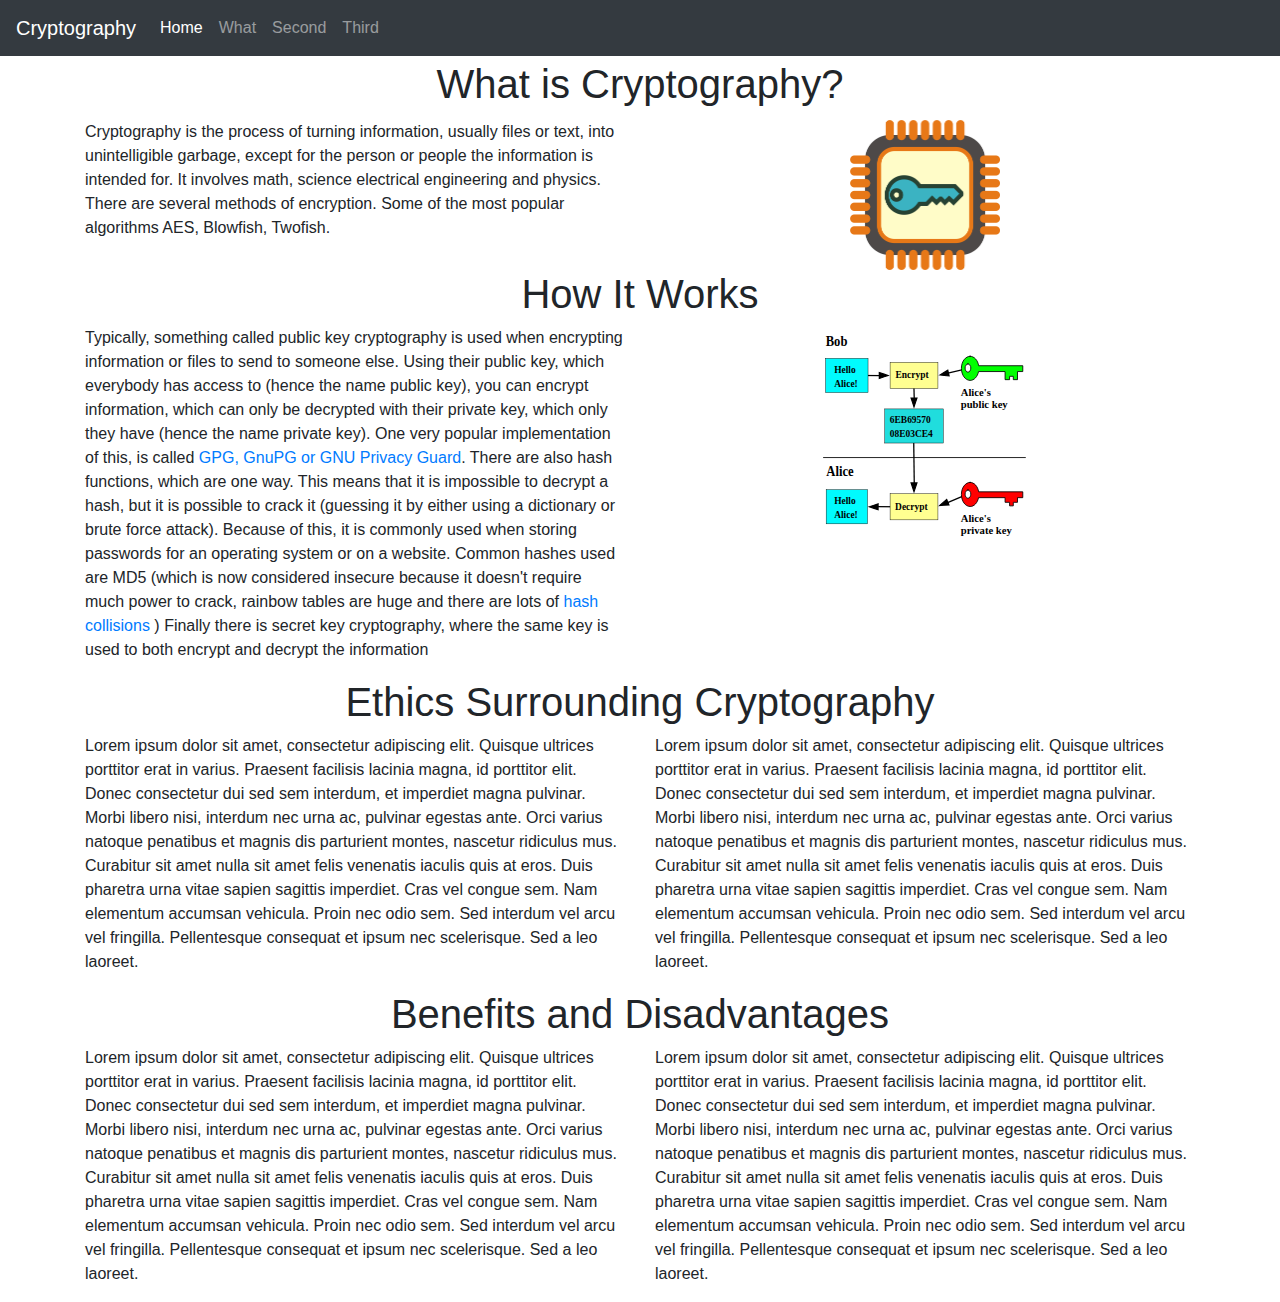
==== index.html @ 23675d08 "More work" ====
<!-- Latest compiled and minified CSS -->
<link rel="stylesheet" href="https://maxcdn.bootstrapcdn.com/bootstrap/4.1.3/css/bootstrap.min.css">

<!-- jQuery library -->
<script src="https://ajax.googleapis.com/ajax/libs/jquery/3.3.1/jquery.min.js"></script>

<!-- Popper JS -->
<script src="https://cdnjs.cloudflare.com/ajax/libs/popper.js/1.14.3/umd/popper.min.js"></script>

<!-- Latest compiled JavaScript -->
<script src="https://maxcdn.bootstrapcdn.com/bootstrap/4.1.3/js/bootstrap.min.js"></script>

<script type="text/javascript" src="js/scroll.js"></script>

<!DOCTYPE html>
<html lang="en">
  <head>
      <link rel=”stylesheet” id=”font-awesome-css” href=”//netdna.bootstrapcdn.com/font-awesome/4.0.3/css/font-awesome.css” type=”text/css” media=”screen”>
      <link rel="stylesheet" type="text/css" href="css/main.css">
  <title> Cryptography </title>
    <meta charset="utf-8"> 
	<meta name="viewport" content="width=device-width, initial-scale=1">
      <script src="https://www.w3counter.com/tracker.js?id=122271"></script>
  </head>
<body>

<nav class="navbar navbar-expand-lg navbar-dark bg-dark" id="main-navbar">
  <a class="navbar-brand" href="#">Cryptography</a>
  <button class="navbar-toggler" type="button" data-toggle="collapse" data-target="#navbarSupportedContent" aria-controls="navbarSupportedContent" aria-expanded="false" aria-label="Toggle navigation">
    <span class="navbar-toggler-icon"></span>
  </button>

  <div class="collapse navbar-collapse" id="navbarSupportedContent">
    <ul class="navbar-nav mr-auto">
      <li class="nav-item active">
        <a class="nav-link" href="#home_title">Home<span class="sr-only">(current)</span></a>
      </li>
      <li class="nav-item">
        <a class="nav-link" href="#second_title">What</a>
      </li>
      <li class="nav-item">
        <a class="nav-link" href="#third_title">Second</a>
      </li>
	  <li class="nav-item">
        <a class="nav-link" href="#fourth_title">Third</a>
      </li>
    </ul>
  </div>
</nav>

<div class="container">
  <h1 class="text-center" id="home_title">What is Cryptography?</h1>
  <div class="row">
    <div class="col-sm-6">
      <p>Cryptography is the process of turning information, usually files or text, into unintelligible garbage, except for the person or people the information is intended for. It involves math, science electrical engineering and physics. There are several methods of encryption. Some of the most popular algorithms AES, Blowfish, Twofish.</p>
    </div>
    <div class="col-sm-6">
        <img src=img\pgb-chip-crypto-3.png id="crypto-chip" class="img-fluid rounded center" alt="Responsive image"></div>
    </div>
  </div>
</div>

<div class="container">
  <h1 class="text-center" id="second_title">How It Works</h1>
  <div class="row">
    <div class="col-sm-6">
      <p>Typically, something called public key cryptography is used when encrypting information or files to send to someone else. Using their public key, which everybody has access to (hence the name public key), you can encrypt information, which can only be decrypted with their private key, which only they have (hence the name private key). One very popular implementation of this, is called <a href="https://www.gnupg.org/">GPG, GnuPG or GNU Privacy Guard</a>. There are also hash functions, which are one way. This means that it is impossible to decrypt a hash, but it is possible to crack it (guessing it by either using a dictionary or brute force attack). Because of this, it is commonly used when storing passwords for an operating system or on a website. Common hashes used are MD5 (which is now considered insecure because it doesn't require much power to crack, rainbow tables are huge and there are lots of <a href = "https://learncryptography.com/hash-functions/hash-collision-attack"> hash collisions </a>) Finally there is secret key cryptography, where the same key is used to both encrypt and decrypt the information</p>
    </div>
    <div class="col-sm-6">
      <img src="img\Public_key_encryption.svg" class="img-fluid rounded center" alt="Responsive image" id="pub-key-enc">
    </div>
  </div>
</div>

<div class="container">
  <h1 class="text-center" id="third_title">Ethics Surrounding Cryptography</h1>
  <div class="row">
    <div class="col-sm-6">
      <p>Lorem ipsum dolor sit amet, consectetur adipiscing elit. Quisque ultrices porttitor erat in varius. Praesent facilisis lacinia magna, id porttitor elit. Donec consectetur dui sed sem interdum, et imperdiet magna pulvinar. Morbi libero nisi, interdum nec urna ac, pulvinar egestas ante. Orci varius natoque penatibus et magnis dis parturient montes, nascetur ridiculus mus. Curabitur sit amet nulla sit amet felis venenatis iaculis quis at eros. Duis pharetra urna vitae sapien sagittis imperdiet. Cras vel congue sem. Nam elementum accumsan vehicula. Proin nec odio sem. Sed interdum vel arcu vel fringilla. Pellentesque consequat et ipsum nec scelerisque. Sed a leo laoreet.</p>
    </div>
    <div class="col-sm-6">
      <p>Lorem ipsum dolor sit amet, consectetur adipiscing elit. Quisque ultrices porttitor erat in varius. Praesent facilisis lacinia magna, id porttitor elit. Donec consectetur dui sed sem interdum, et imperdiet magna pulvinar. Morbi libero nisi, interdum nec urna ac, pulvinar egestas ante. Orci varius natoque penatibus et magnis dis parturient montes, nascetur ridiculus mus. Curabitur sit amet nulla sit amet felis venenatis iaculis quis at eros. Duis pharetra urna vitae sapien sagittis imperdiet. Cras vel congue sem. Nam elementum accumsan vehicula. Proin nec odio sem. Sed interdum vel arcu vel fringilla. Pellentesque consequat et ipsum nec scelerisque. Sed a leo laoreet.</p>
    </div>
  </div>
</div>

<div class="container">
  <h1 class="text-center" id="fourth_title">Benefits and Disadvantages</h1>
  <div class="row">
    <div class="col-sm-6">
      <p>Lorem ipsum dolor sit amet, consectetur adipiscing elit. Quisque ultrices porttitor erat in varius. Praesent facilisis lacinia magna, id porttitor elit. Donec consectetur dui sed sem interdum, et imperdiet magna pulvinar. Morbi libero nisi, interdum nec urna ac, pulvinar egestas ante. Orci varius natoque penatibus et magnis dis parturient montes, nascetur ridiculus mus. Curabitur sit amet nulla sit amet felis venenatis iaculis quis at eros. Duis pharetra urna vitae sapien sagittis imperdiet. Cras vel congue sem. Nam elementum accumsan vehicula. Proin nec odio sem. Sed interdum vel arcu vel fringilla. Pellentesque consequat et ipsum nec scelerisque. Sed a leo laoreet.</p>
    </div>
    <div class="col-sm-6">
      <p>Lorem ipsum dolor sit amet, consectetur adipiscing elit. Quisque ultrices porttitor erat in varius. Praesent facilisis lacinia magna, id porttitor elit. Donec consectetur dui sed sem interdum, et imperdiet magna pulvinar. Morbi libero nisi, interdum nec urna ac, pulvinar egestas ante. Orci varius natoque penatibus et magnis dis parturient montes, nascetur ridiculus mus. Curabitur sit amet nulla sit amet felis venenatis iaculis quis at eros. Duis pharetra urna vitae sapien sagittis imperdiet. Cras vel congue sem. Nam elementum accumsan vehicula. Proin nec odio sem. Sed interdum vel arcu vel fringilla. Pellentesque consequat et ipsum nec scelerisque. Sed a leo laoreet.</p>
    </div>
  </div>
</div>

<button onclick="topFunction()" id="scrollButton" title="Go to top">Top</button>

</body>
</html>
---- css/main.css ----
html {
    scroll-behavior: smooth;
}

#home_title {
    padding-top: 4;
    padding-right: 4;
    padding-left: 4;
    padding-bottom: 4;
}

#scrollButton {
    display: none; /* Hidden by default */
    position: fixed; /* Fixed/sticky position */
    bottom: 20px; /* Place the button at the bottom of the page */
    right: 30px; /* Place the button 30px from the right */
    z-index: 99; /* Make sure it does not overlap */
    border: none; /* Remove borders */
    outline: none; /* Remove outline */
    background-color: #aaaaaa; /* Set a background color */
    color: #000000; /* Text color */
    cursor: pointer; /* Add a mouse pointer on hover */
    padding: 15px; /* Some padding */
    border-radius: 10px; /* Rounded corners */
    font-size: 18px; /* Increase font size */
}


#scrollButton:hover {
    background-color: #555; /* Add a dark-grey background on hover */
}

#crypto-chip {
    height: auto;
    width: auto;
    max-width: 150px;
    max-height: 150px;
    display: block;
    margin-left: auto;
    margin-right: auto;
}

#pub-key-enc {
    height: auto;
    width: auto;
    max-width: 225px;
    max-height: 225px;
    display: block;
    margin-left: auto;
    margin-right: auto;
}
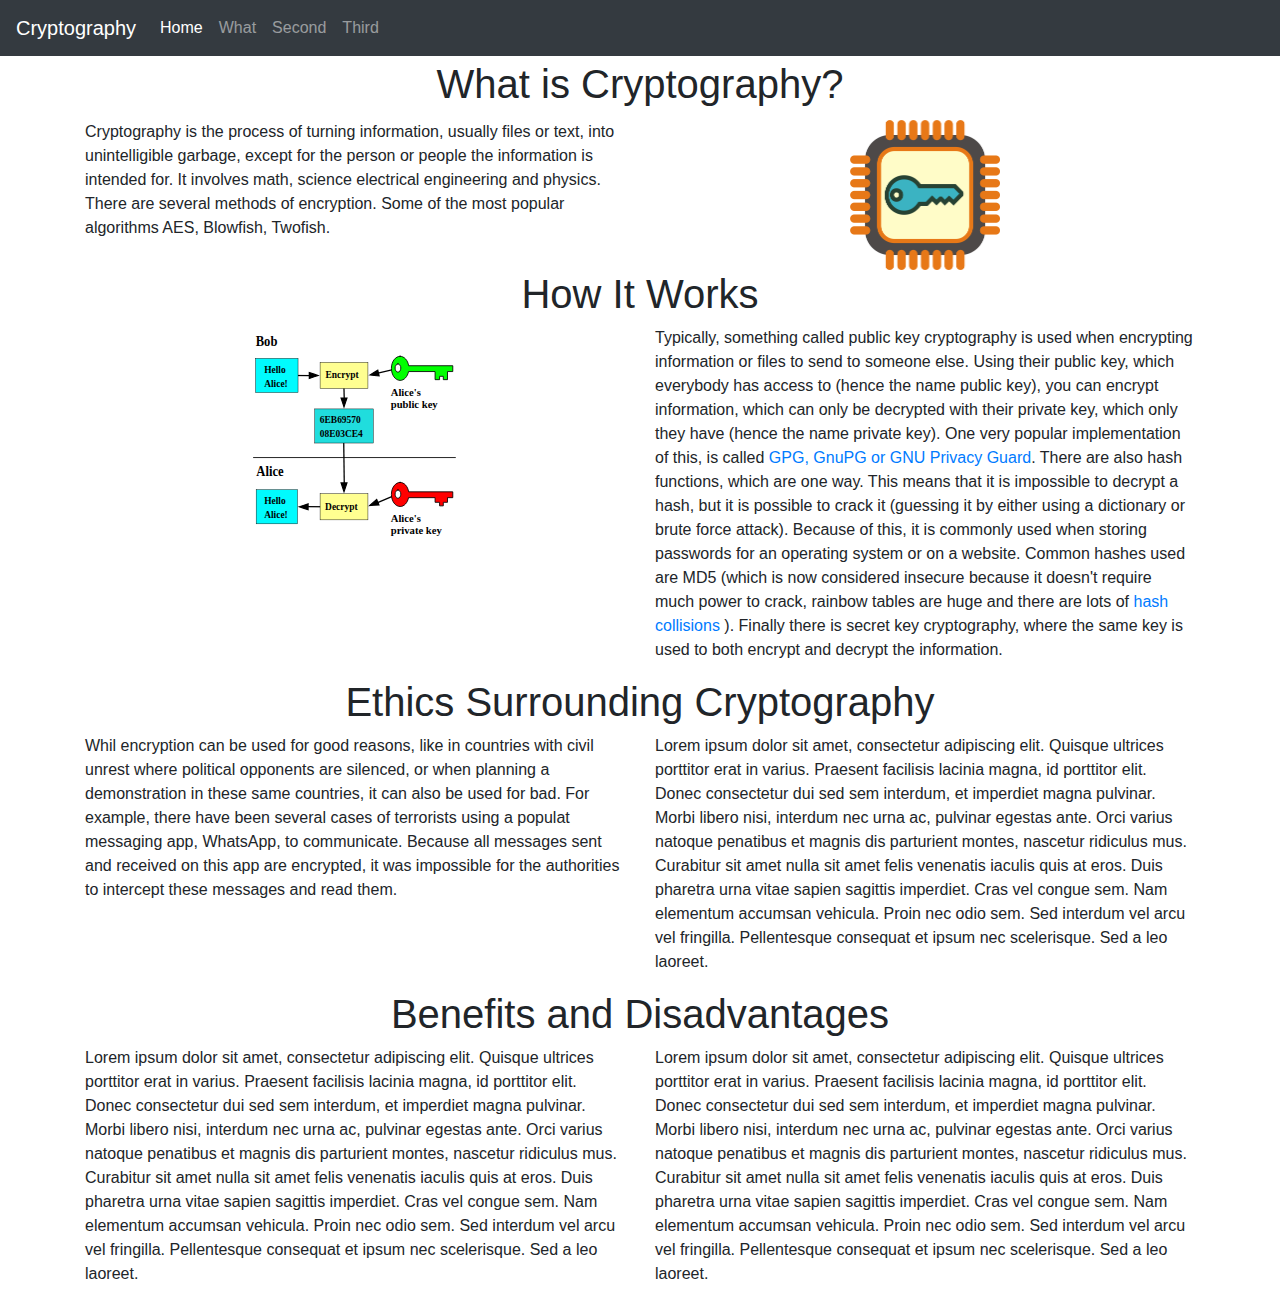
==== commit 69586473: "replaced more placeholder text" ====
--- a/index.html
+++ b/index.html
@@ -58,16 +58,15 @@
         <img src=img\pgb-chip-crypto-3.png id="crypto-chip" class="img-fluid rounded center" alt="Responsive image"></div>
     </div>
   </div>
-</div>
 
 <div class="container">
   <h1 class="text-center" id="second_title">How It Works</h1>
   <div class="row">
     <div class="col-sm-6">
-      <p>Typically, something called public key cryptography is used when encrypting information or files to send to someone else. Using their public key, which everybody has access to (hence the name public key), you can encrypt information, which can only be decrypted with their private key, which only they have (hence the name private key). One very popular implementation of this, is called <a href="https://www.gnupg.org/">GPG, GnuPG or GNU Privacy Guard</a>. There are also hash functions, which are one way. This means that it is impossible to decrypt a hash, but it is possible to crack it (guessing it by either using a dictionary or brute force attack). Because of this, it is commonly used when storing passwords for an operating system or on a website. Common hashes used are MD5 (which is now considered insecure because it doesn't require much power to crack, rainbow tables are huge and there are lots of <a href = "https://learncryptography.com/hash-functions/hash-collision-attack"> hash collisions </a>) Finally there is secret key cryptography, where the same key is used to both encrypt and decrypt the information</p>
+      <img src="img\Public_key_encryption.svg" class="img-fluid rounded center" alt="Responsive image" id="pub-key-enc">
     </div>
     <div class="col-sm-6">
-      <img src="img\Public_key_encryption.svg" class="img-fluid rounded center" alt="Responsive image" id="pub-key-enc">
+      <p>Typically, something called public key cryptography is used when encrypting information or files to send to someone else. Using their public key, which everybody has access to (hence the name public key), you can encrypt information, which can only be decrypted with their private key, which only they have (hence the name private key). One very popular implementation of this, is called <a href="https://www.gnupg.org/">GPG, GnuPG or GNU Privacy Guard</a>. There are also hash functions, which are one way. This means that it is impossible to decrypt a hash, but it is possible to crack it (guessing it by either using a dictionary or brute force attack). Because of this, it is commonly used when storing passwords for an operating system or on a website. Common hashes used are MD5 (which is now considered insecure because it doesn't require much power to crack, rainbow tables are huge and there are lots of <a href = "https://learncryptography.com/hash-functions/hash-collision-attack"> hash collisions </a>). Finally there is secret key cryptography, where the same key is used to both encrypt and decrypt the information.</p>
     </div>
   </div>
 </div>
@@ -76,7 +75,7 @@
   <h1 class="text-center" id="third_title">Ethics Surrounding Cryptography</h1>
   <div class="row">
     <div class="col-sm-6">
-      <p>Lorem ipsum dolor sit amet, consectetur adipiscing elit. Quisque ultrices porttitor erat in varius. Praesent facilisis lacinia magna, id porttitor elit. Donec consectetur dui sed sem interdum, et imperdiet magna pulvinar. Morbi libero nisi, interdum nec urna ac, pulvinar egestas ante. Orci varius natoque penatibus et magnis dis parturient montes, nascetur ridiculus mus. Curabitur sit amet nulla sit amet felis venenatis iaculis quis at eros. Duis pharetra urna vitae sapien sagittis imperdiet. Cras vel congue sem. Nam elementum accumsan vehicula. Proin nec odio sem. Sed interdum vel arcu vel fringilla. Pellentesque consequat et ipsum nec scelerisque. Sed a leo laoreet.</p>
+      <p>Whil encryption can be used for good reasons, like in countries with civil unrest where political opponents are silenced, or when planning a demonstration in these same countries, it can also be used for bad. For example, there have been several cases of terrorists using a populat messaging app, WhatsApp, to communicate. Because all messages sent and received on this app are encrypted, it was impossible for the authorities to intercept these messages and read them. </p>
     </div>
     <div class="col-sm-6">
       <p>Lorem ipsum dolor sit amet, consectetur adipiscing elit. Quisque ultrices porttitor erat in varius. Praesent facilisis lacinia magna, id porttitor elit. Donec consectetur dui sed sem interdum, et imperdiet magna pulvinar. Morbi libero nisi, interdum nec urna ac, pulvinar egestas ante. Orci varius natoque penatibus et magnis dis parturient montes, nascetur ridiculus mus. Curabitur sit amet nulla sit amet felis venenatis iaculis quis at eros. Duis pharetra urna vitae sapien sagittis imperdiet. Cras vel congue sem. Nam elementum accumsan vehicula. Proin nec odio sem. Sed interdum vel arcu vel fringilla. Pellentesque consequat et ipsum nec scelerisque. Sed a leo laoreet.</p>
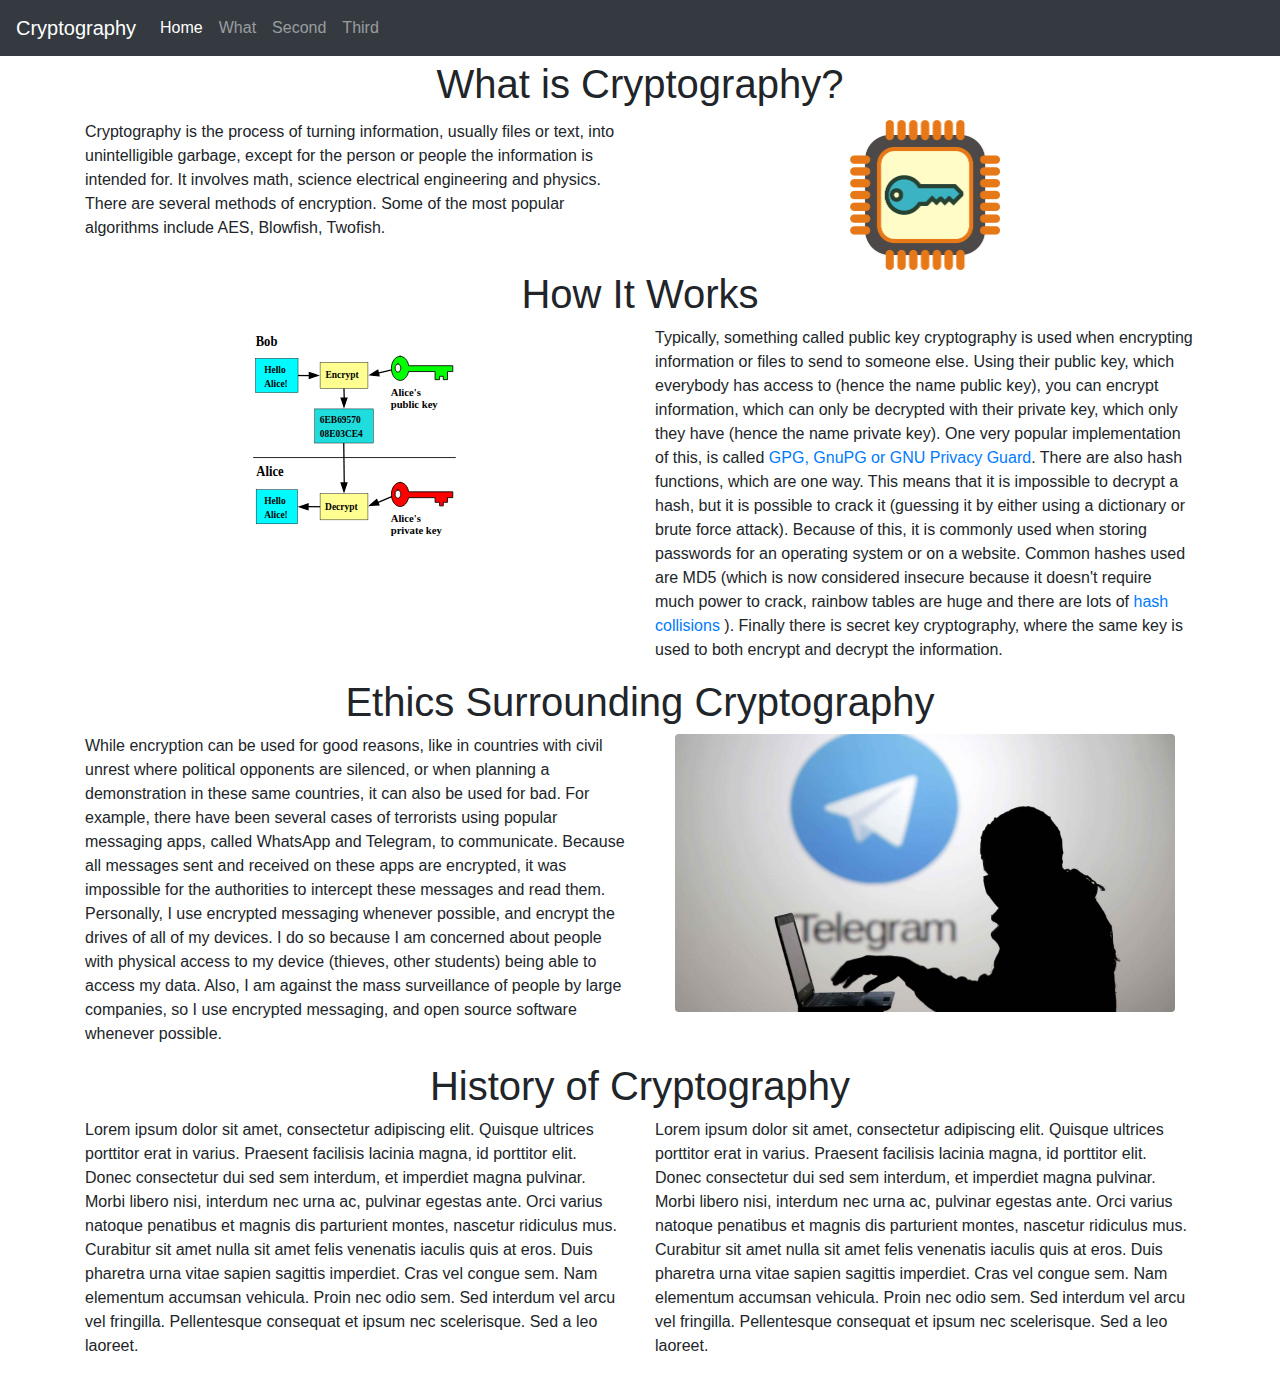
==== commit 05b0a5ff: "More images and stuff" ====
--- a/index.html
+++ b/index.html
@@ -52,7 +52,7 @@
   <h1 class="text-center" id="home_title">What is Cryptography?</h1>
   <div class="row">
     <div class="col-sm-6">
-      <p>Cryptography is the process of turning information, usually files or text, into unintelligible garbage, except for the person or people the information is intended for. It involves math, science electrical engineering and physics. There are several methods of encryption. Some of the most popular algorithms AES, Blowfish, Twofish.</p>
+      <p>Cryptography is the process of turning information, usually files or text, into unintelligible garbage, except for the person or people the information is intended for. It involves math, science electrical engineering and physics. There are several methods of encryption. Some of the most popular algorithms include AES, Blowfish, Twofish.</p>
     </div>
     <div class="col-sm-6">
         <img src=img\pgb-chip-crypto-3.png id="crypto-chip" class="img-fluid rounded center" alt="Responsive image"></div>
@@ -75,16 +75,16 @@
   <h1 class="text-center" id="third_title">Ethics Surrounding Cryptography</h1>
   <div class="row">
     <div class="col-sm-6">
-      <p>Whil encryption can be used for good reasons, like in countries with civil unrest where political opponents are silenced, or when planning a demonstration in these same countries, it can also be used for bad. For example, there have been several cases of terrorists using a populat messaging app, WhatsApp, to communicate. Because all messages sent and received on this app are encrypted, it was impossible for the authorities to intercept these messages and read them. </p>
+      <p>While encryption can be used for good reasons, like in countries with civil unrest where political opponents are silenced, or when planning a demonstration in these same countries, it can also be used for bad. For example, there have been several cases of terrorists using popular messaging apps, called WhatsApp and Telegram, to communicate. Because all messages sent and received on these apps are encrypted, it was impossible for the authorities to intercept these messages and read them. Personally, I use encrypted messaging whenever possible, and encrypt the drives of all of my devices. I do so because I am concerned about people with physical access to my device (thieves, other students) being able to access my data. Also, I am against the mass surveillance of people by large companies, so I use encrypted messaging, and open source software whenever possible.</p>
     </div>
     <div class="col-sm-6">
-      <p>Lorem ipsum dolor sit amet, consectetur adipiscing elit. Quisque ultrices porttitor erat in varius. Praesent facilisis lacinia magna, id porttitor elit. Donec consectetur dui sed sem interdum, et imperdiet magna pulvinar. Morbi libero nisi, interdum nec urna ac, pulvinar egestas ante. Orci varius natoque penatibus et magnis dis parturient montes, nascetur ridiculus mus. Curabitur sit amet nulla sit amet felis venenatis iaculis quis at eros. Duis pharetra urna vitae sapien sagittis imperdiet. Cras vel congue sem. Nam elementum accumsan vehicula. Proin nec odio sem. Sed interdum vel arcu vel fringilla. Pellentesque consequat et ipsum nec scelerisque. Sed a leo laoreet.</p>
+        <img src="img\telegram.jpg" class="img-fluid rounded center" alt="Responsive image" id="telegram">
     </div>
   </div>
 </div>
 
 <div class="container">
-  <h1 class="text-center" id="fourth_title">Benefits and Disadvantages</h1>
+  <h1 class="text-center" id="fourth_title">History of Cryptography</h1>
   <div class="row">
     <div class="col-sm-6">
       <p>Lorem ipsum dolor sit amet, consectetur adipiscing elit. Quisque ultrices porttitor erat in varius. Praesent facilisis lacinia magna, id porttitor elit. Donec consectetur dui sed sem interdum, et imperdiet magna pulvinar. Morbi libero nisi, interdum nec urna ac, pulvinar egestas ante. Orci varius natoque penatibus et magnis dis parturient montes, nascetur ridiculus mus. Curabitur sit amet nulla sit amet felis venenatis iaculis quis at eros. Duis pharetra urna vitae sapien sagittis imperdiet. Cras vel congue sem. Nam elementum accumsan vehicula. Proin nec odio sem. Sed interdum vel arcu vel fringilla. Pellentesque consequat et ipsum nec scelerisque. Sed a leo laoreet.</p>
--- a/css/main.css
+++ b/css/main.css
@@ -48,4 +48,14 @@
     display: block;
     margin-left: auto;
     margin-right: auto;
+}
+
+#telegram {
+    height: auto;
+    width: auto;
+    max-width: 500px;
+    max-height: 500px;
+    display: block;
+    margin-left: auto;
+    margin-right: auto;
 }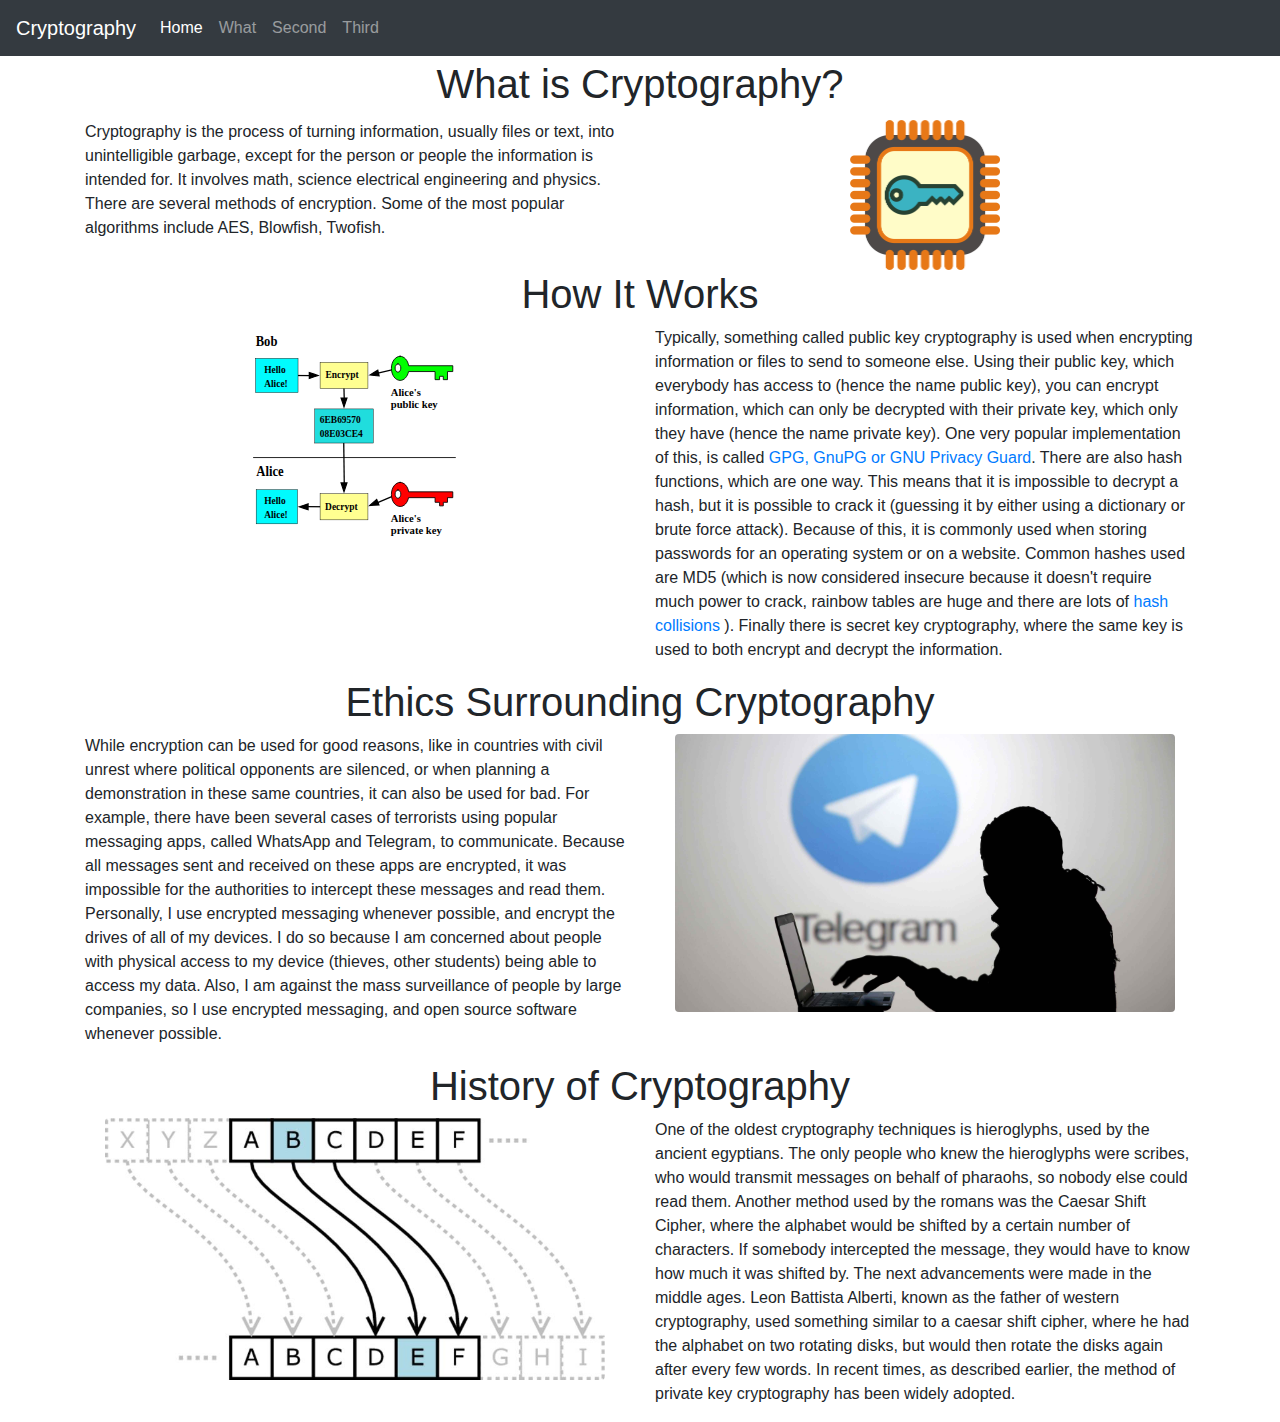
==== commit 005cbeed: "Who even is going to read this" ====
--- a/index.html
+++ b/index.html
@@ -87,10 +87,11 @@
   <h1 class="text-center" id="fourth_title">History of Cryptography</h1>
   <div class="row">
     <div class="col-sm-6">
-      <p>Lorem ipsum dolor sit amet, consectetur adipiscing elit. Quisque ultrices porttitor erat in varius. Praesent facilisis lacinia magna, id porttitor elit. Donec consectetur dui sed sem interdum, et imperdiet magna pulvinar. Morbi libero nisi, interdum nec urna ac, pulvinar egestas ante. Orci varius natoque penatibus et magnis dis parturient montes, nascetur ridiculus mus. Curabitur sit amet nulla sit amet felis venenatis iaculis quis at eros. Duis pharetra urna vitae sapien sagittis imperdiet. Cras vel congue sem. Nam elementum accumsan vehicula. Proin nec odio sem. Sed interdum vel arcu vel fringilla. Pellentesque consequat et ipsum nec scelerisque. Sed a leo laoreet.</p>
+      <img src="img\caesar-shift.jpg" class="img-fluid rounded center" alt="Responsive image" id="caesar">
+
     </div>
     <div class="col-sm-6">
-      <p>Lorem ipsum dolor sit amet, consectetur adipiscing elit. Quisque ultrices porttitor erat in varius. Praesent facilisis lacinia magna, id porttitor elit. Donec consectetur dui sed sem interdum, et imperdiet magna pulvinar. Morbi libero nisi, interdum nec urna ac, pulvinar egestas ante. Orci varius natoque penatibus et magnis dis parturient montes, nascetur ridiculus mus. Curabitur sit amet nulla sit amet felis venenatis iaculis quis at eros. Duis pharetra urna vitae sapien sagittis imperdiet. Cras vel congue sem. Nam elementum accumsan vehicula. Proin nec odio sem. Sed interdum vel arcu vel fringilla. Pellentesque consequat et ipsum nec scelerisque. Sed a leo laoreet.</p>
+      <p>One of the oldest cryptography techniques is hieroglyphs, used by the ancient egyptians. The only people who knew the hieroglyphs were scribes, who would transmit messages on behalf of pharaohs, so nobody else could read them. Another method used by the romans was the Caesar Shift Cipher, where the alphabet would be shifted by a certain number of characters. If somebody intercepted the message, they would have to know how much it was shifted by. The next advancements were made in the middle ages. Leon Battista Alberti, known as the father of western cryptography, used something similar to a caesar shift cipher, where he had the alphabet on two rotating disks, but would then rotate the disks again after every few words. In recent times, as described earlier, the method of private key cryptography has been widely adopted. </p>
     </div>
   </div>
 </div>
--- a/css/main.css
+++ b/css/main.css
@@ -58,4 +58,14 @@
     display: block;
     margin-left: auto;
     margin-right: auto;
+}
+
+#caesar {
+    height: auto;
+    width: auto;
+    max-width: 500px;
+    max-height: 500px;
+    display: block;
+    margin-left: auto;
+    margin-right: auto;
 }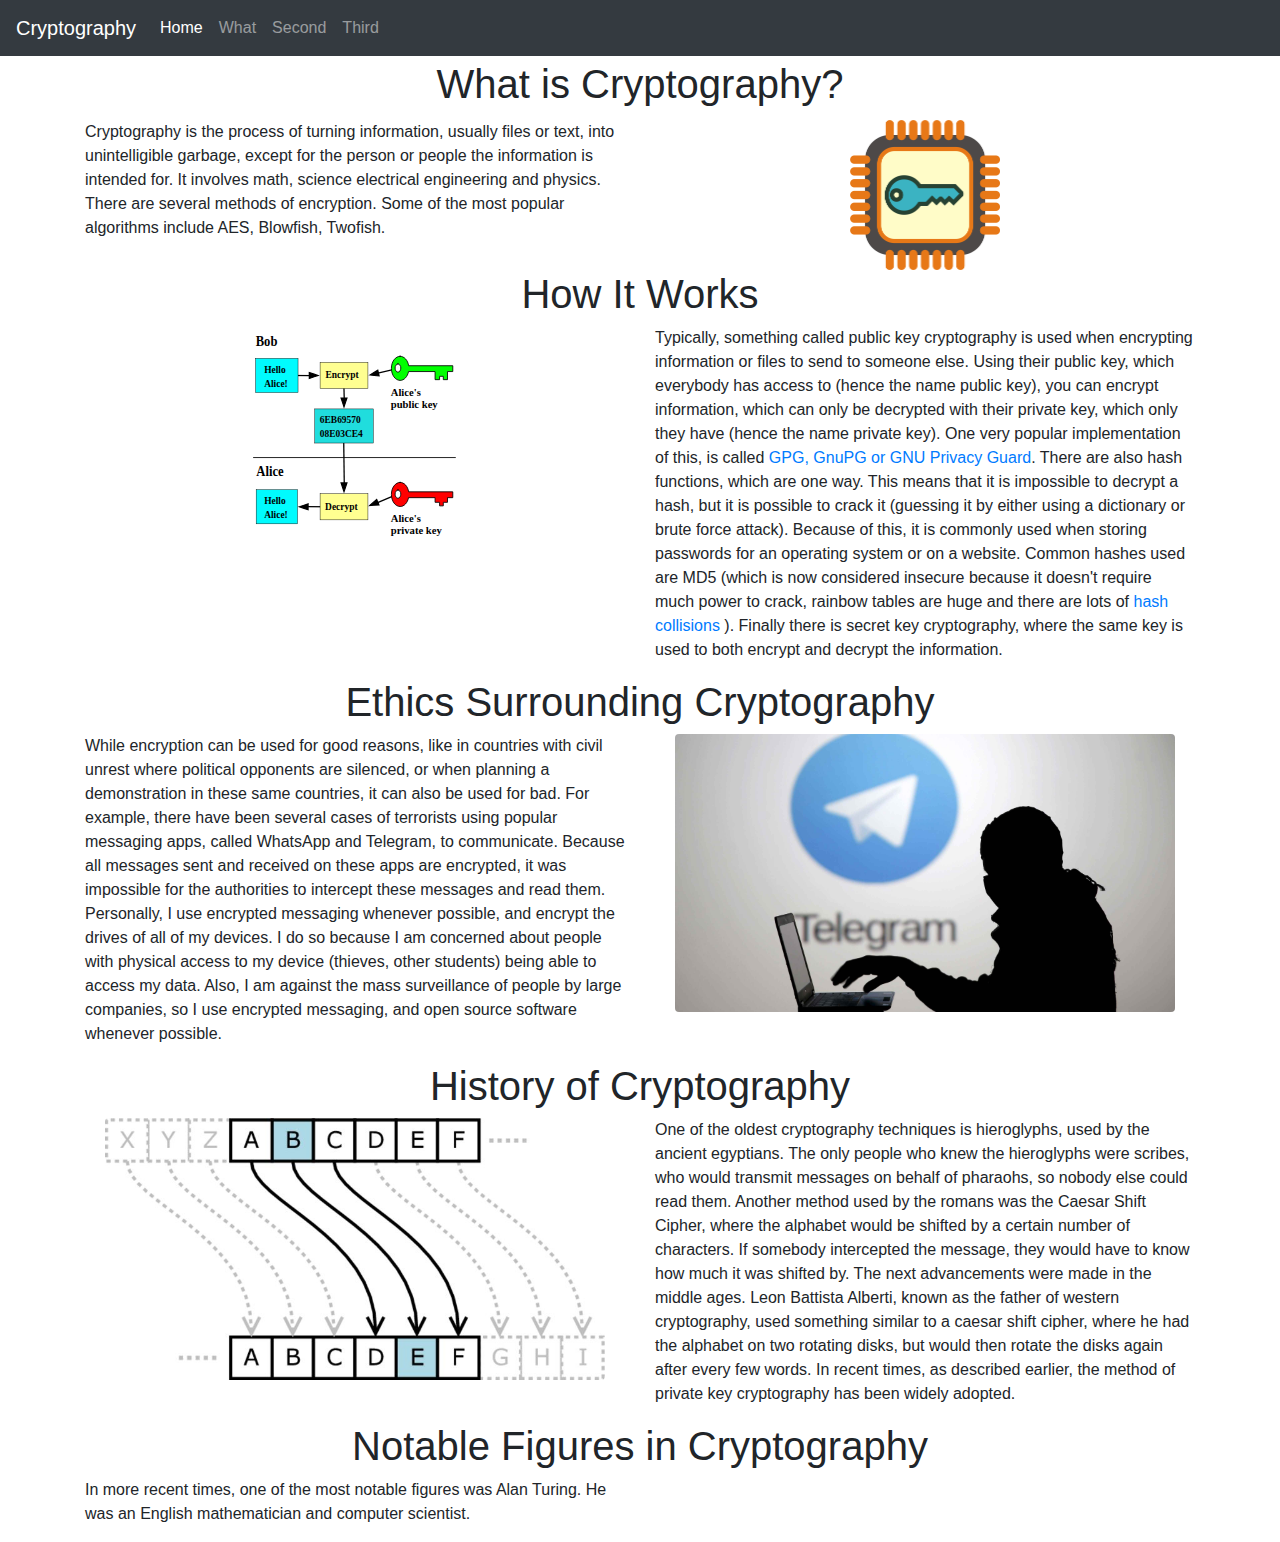
==== commit 5d114e4e: "who even cares" ====
--- a/index.html
+++ b/index.html
@@ -88,7 +88,6 @@
   <div class="row">
     <div class="col-sm-6">
       <img src="img\caesar-shift.jpg" class="img-fluid rounded center" alt="Responsive image" id="caesar">
-
     </div>
     <div class="col-sm-6">
       <p>One of the oldest cryptography techniques is hieroglyphs, used by the ancient egyptians. The only people who knew the hieroglyphs were scribes, who would transmit messages on behalf of pharaohs, so nobody else could read them. Another method used by the romans was the Caesar Shift Cipher, where the alphabet would be shifted by a certain number of characters. If somebody intercepted the message, they would have to know how much it was shifted by. The next advancements were made in the middle ages. Leon Battista Alberti, known as the father of western cryptography, used something similar to a caesar shift cipher, where he had the alphabet on two rotating disks, but would then rotate the disks again after every few words. In recent times, as described earlier, the method of private key cryptography has been widely adopted. </p>
@@ -96,6 +95,19 @@
   </div>
 </div>
 
+<div class="container">
+  <h1 class="text-center" id="fifth_title">Notable Figures in Cryptography</h1>
+  <div class="row">
+    <div class="col-sm-6">
+        <p>In more recent times, one of the most notable figures was Alan Turing. He was an English mathematician and computer scientist.</p>
+    </div>
+    <div class="col-sm-6">
+
+    </div>
+  </div>
+</div>
+
+
 <button onclick="topFunction()" id="scrollButton" title="Go to top">Top</button>
 
 </body>
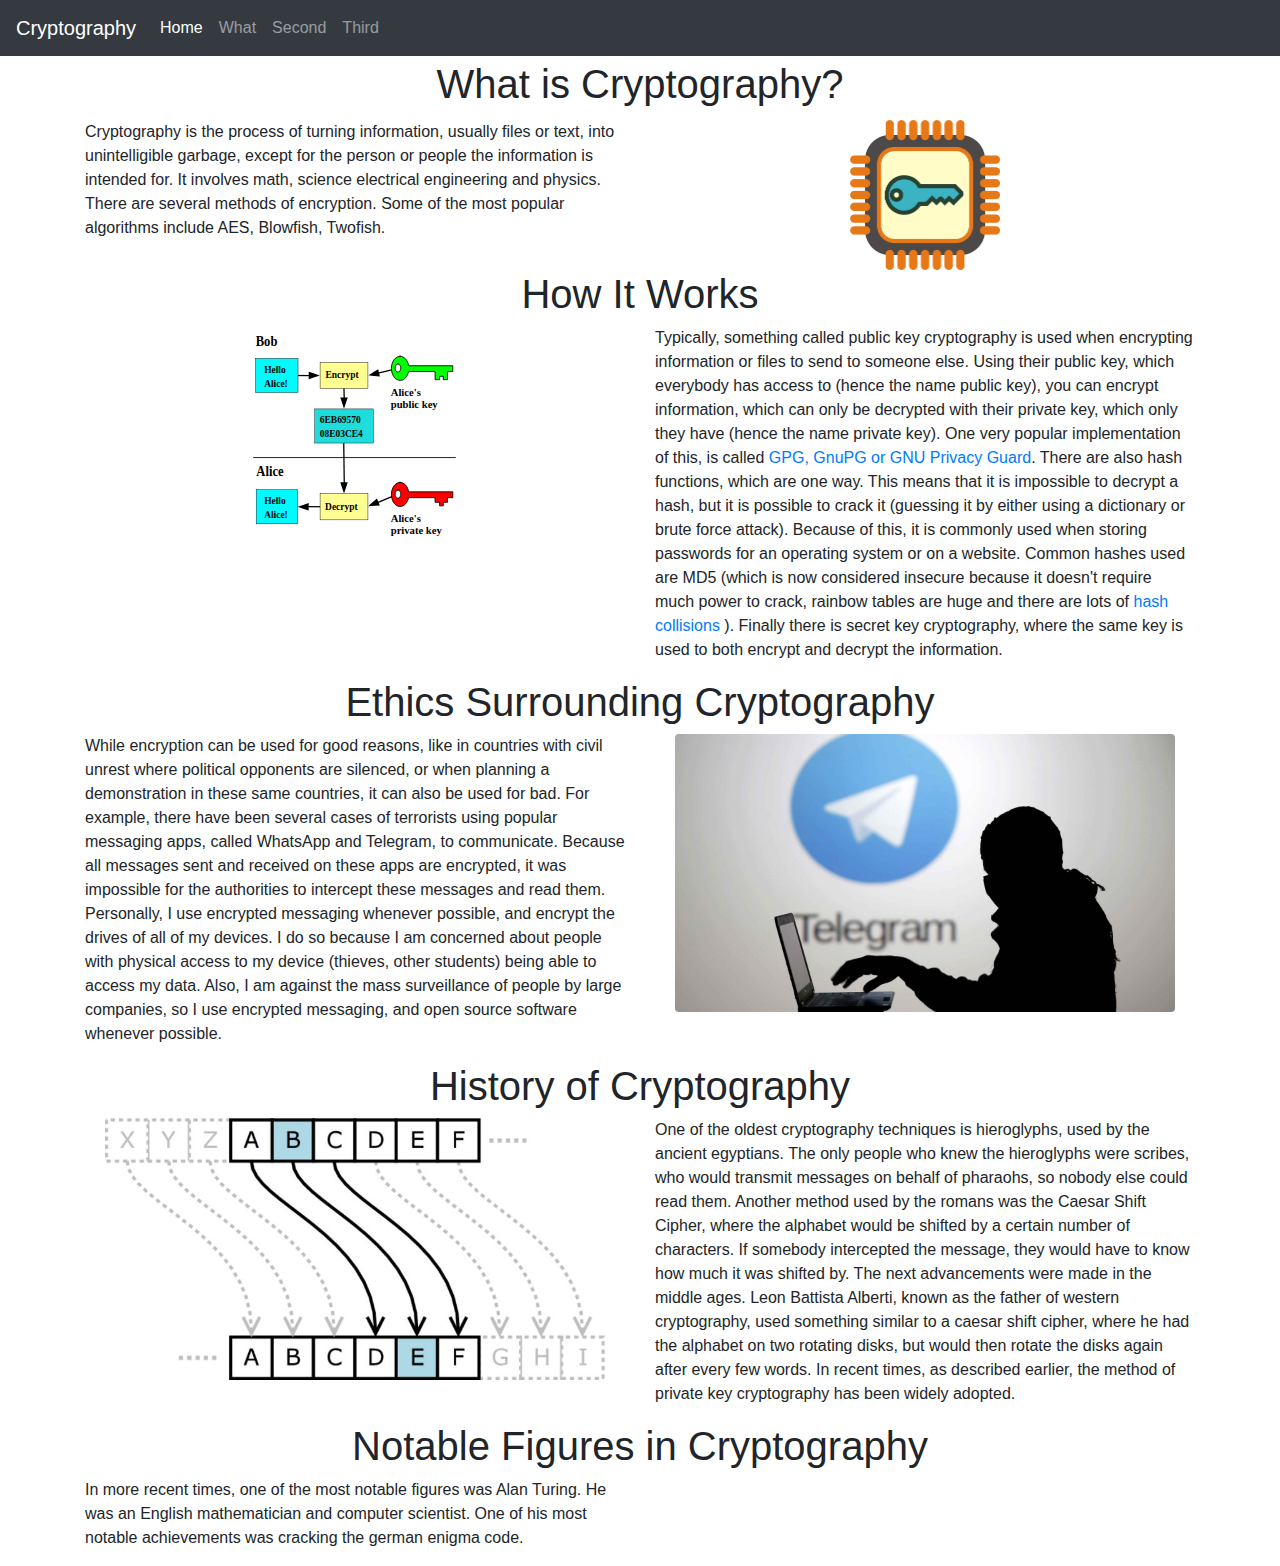
==== commit 9416b6ee: "^" ====
--- a/index.html
+++ b/index.html
@@ -99,7 +99,7 @@
   <h1 class="text-center" id="fifth_title">Notable Figures in Cryptography</h1>
   <div class="row">
     <div class="col-sm-6">
-        <p>In more recent times, one of the most notable figures was Alan Turing. He was an English mathematician and computer scientist.</p>
+        <p>In more recent times, one of the most notable figures was Alan Turing. He was an English mathematician and computer scientist. One of his most notable achievements was cracking the german enigma code.</p>
     </div>
     <div class="col-sm-6">
 
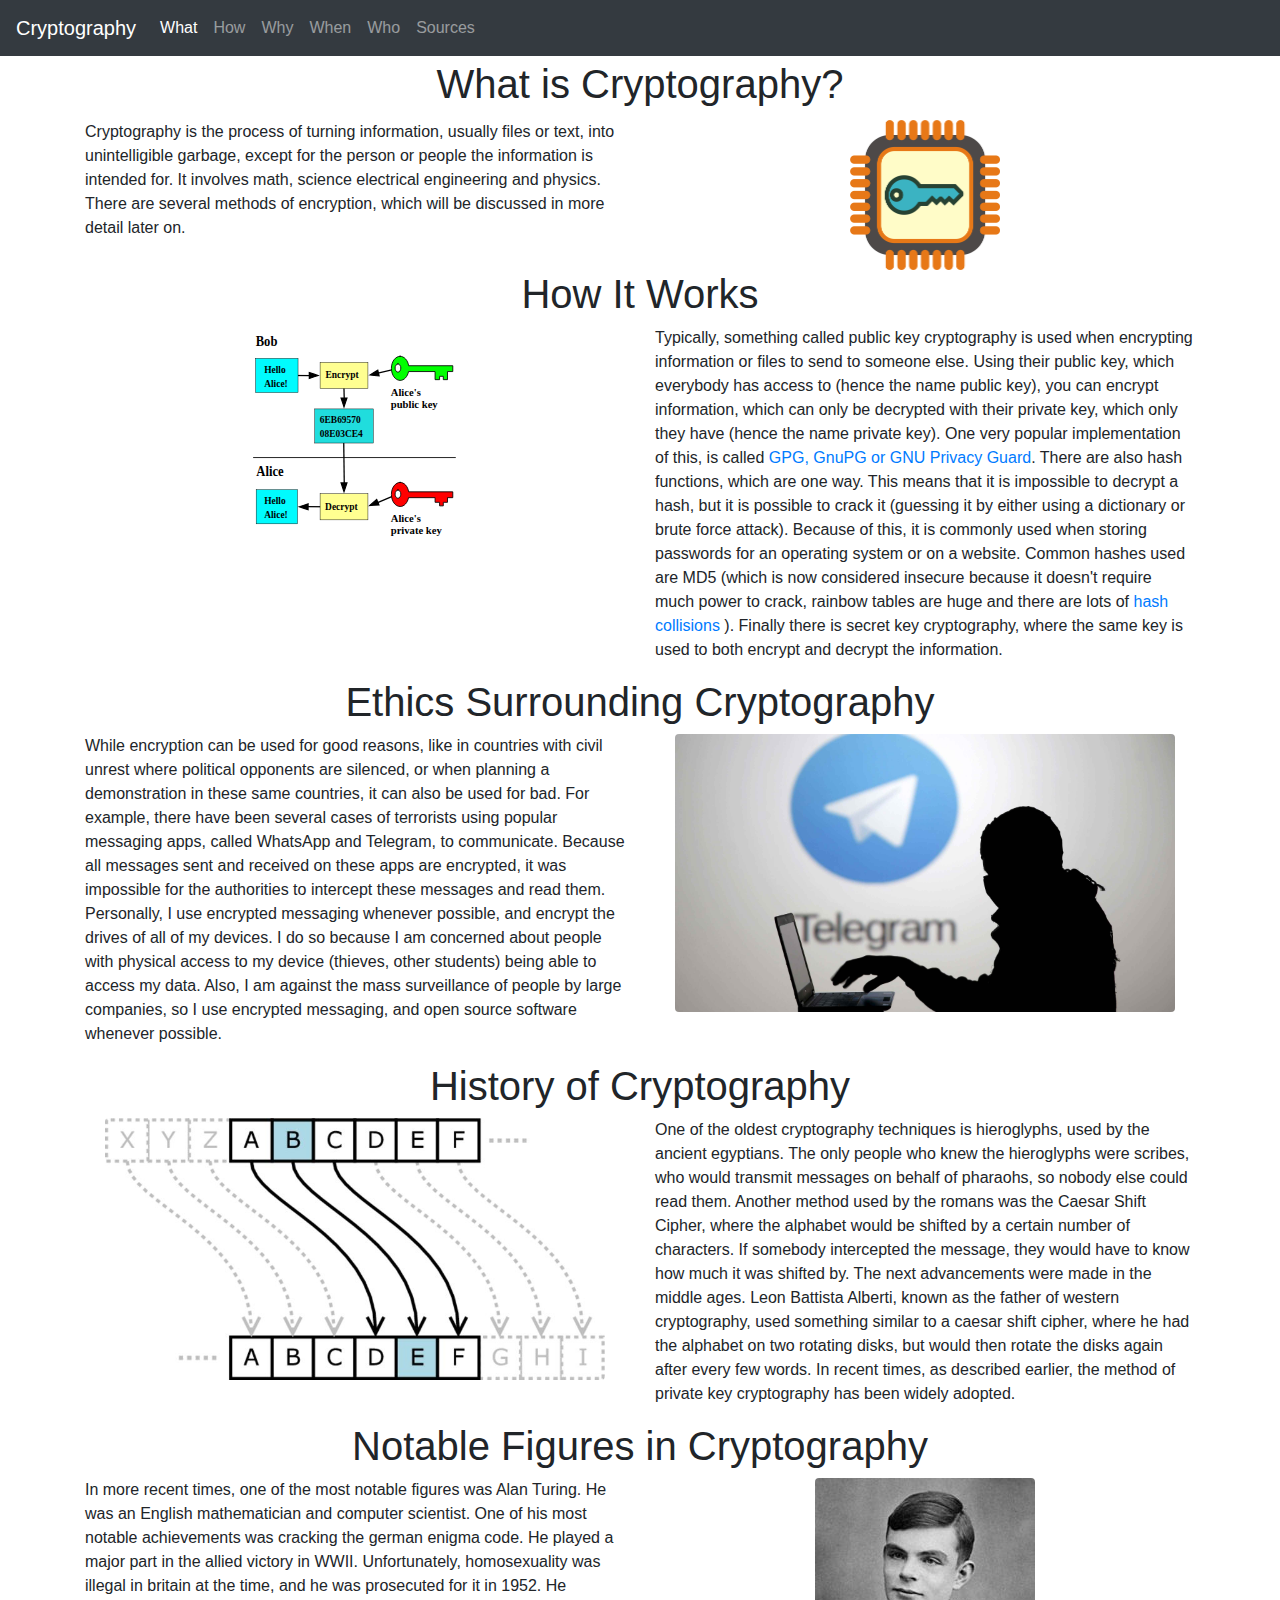
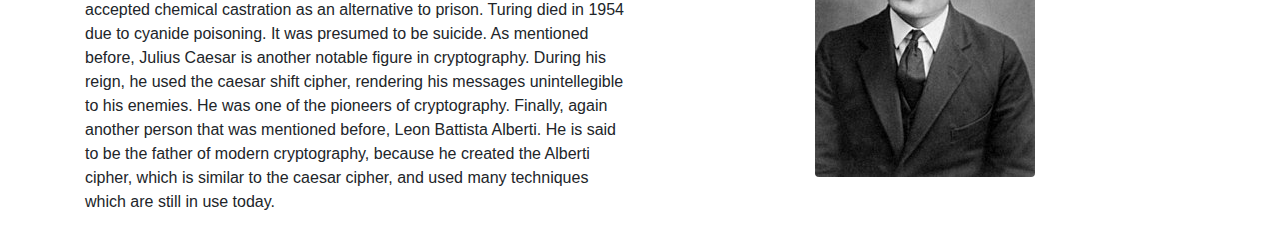
==== commit 07b1235d: "almost done" ====
--- a/index.html
+++ b/index.html
@@ -33,16 +33,22 @@
   <div class="collapse navbar-collapse" id="navbarSupportedContent">
     <ul class="navbar-nav mr-auto">
       <li class="nav-item active">
-        <a class="nav-link" href="#home_title">Home<span class="sr-only">(current)</span></a>
+        <a class="nav-link" href="index.html#home_title">What<span class="sr-only">(current)</span></a>
       </li>
       <li class="nav-item">
-        <a class="nav-link" href="#second_title">What</a>
+        <a class="nav-link" href="index.html#second_title">How</a>
       </li>
       <li class="nav-item">
-        <a class="nav-link" href="#third_title">Second</a>
+        <a class="nav-link" href="index.html#third_title">Why</a>
       </li>
 	  <li class="nav-item">
-        <a class="nav-link" href="#fourth_title">Third</a>
+        <a class="nav-link" href="index.html#fourth_title">When</a>
+      </li>
+      <li class="nav-item">
+        <a class="nav-link" href="index.html#fifth_title">Who</a>
+      </li>
+      <li class="nav-item">
+        <a class="nav-link" href="sources.html">Sources</a>
       </li>
     </ul>
   </div>
@@ -52,7 +58,7 @@
   <h1 class="text-center" id="home_title">What is Cryptography?</h1>
   <div class="row">
     <div class="col-sm-6">
-      <p>Cryptography is the process of turning information, usually files or text, into unintelligible garbage, except for the person or people the information is intended for. It involves math, science electrical engineering and physics. There are several methods of encryption. Some of the most popular algorithms include AES, Blowfish, Twofish.</p>
+      <p>Cryptography is the process of turning information, usually files or text, into unintelligible garbage, except for the person or people the information is intended for. It involves math, science electrical engineering and physics. There are several methods of encryption, which will be discussed in more detail later on.</p>
     </div>
     <div class="col-sm-6">
         <img src=img\pgb-chip-crypto-3.png id="crypto-chip" class="img-fluid rounded center" alt="Responsive image"></div>
@@ -90,7 +96,7 @@
       <img src="img\caesar-shift.jpg" class="img-fluid rounded center" alt="Responsive image" id="caesar">
     </div>
     <div class="col-sm-6">
-      <p>One of the oldest cryptography techniques is hieroglyphs, used by the ancient egyptians. The only people who knew the hieroglyphs were scribes, who would transmit messages on behalf of pharaohs, so nobody else could read them. Another method used by the romans was the Caesar Shift Cipher, where the alphabet would be shifted by a certain number of characters. If somebody intercepted the message, they would have to know how much it was shifted by. The next advancements were made in the middle ages. Leon Battista Alberti, known as the father of western cryptography, used something similar to a caesar shift cipher, where he had the alphabet on two rotating disks, but would then rotate the disks again after every few words. In recent times, as described earlier, the method of private key cryptography has been widely adopted. </p>
+      <p>One of the oldest cryptography techniques is hieroglyphs, used by the ancient egyptians. The only people who knew the hieroglyphs were scribes, who would transmit messages on behalf of pharaohs, so nobody else could read them. Another method used by the romans was the Caesar Shift Cipher, where the alphabet would be shifted by a certain number of characters. If somebody intercepted the message, they would have to know how much it was shifted by. The next advancements were made in the middle ages. Leon Battista Alberti, known as the father of western cryptography, used something similar to a caesar shift cipher, where he had the alphabet on two rotating disks, but would then rotate the disks again after every few words. In recent times, as described earlier, the method of private key cryptography has been widely adopted.</p>
     </div>
   </div>
 </div>
@@ -99,10 +105,10 @@
   <h1 class="text-center" id="fifth_title">Notable Figures in Cryptography</h1>
   <div class="row">
     <div class="col-sm-6">
-        <p>In more recent times, one of the most notable figures was Alan Turing. He was an English mathematician and computer scientist. One of his most notable achievements was cracking the german enigma code.</p>
+        <p>In more recent times, one of the most notable figures was Alan Turing. He was an English mathematician and computer scientist. One of his most notable achievements was cracking the german enigma code. He played a major part in the allied victory in WWII. Unfortunately, homosexuality was illegal in britain at the time, and he was prosecuted for it in 1952. He accepted chemical castration as an alternative to prison. Turing died in 1954 due to cyanide poisoning. It was presumed to be suicide. As mentioned before, Julius Caesar is another notable figure in cryptography. During his reign, he used the caesar shift cipher, rendering his messages unintellegible to his enemies. He was one of the pioneers of cryptography. Finally, again another person that was mentioned before, Leon Battista Alberti. He is said to be the father of modern cryptography, because he created the Alberti cipher, which is similar to the caesar cipher, and used many techniques which are still in use today.</p>
     </div>
     <div class="col-sm-6">
-
+        <img src="img/turing.jpg" class="img-fluid rounded center" alt="Responsive image" id="turing">
     </div>
   </div>
 </div>
--- a/css/main.css
+++ b/css/main.css
@@ -68,4 +68,14 @@
     display: block;
     margin-left: auto;
     margin-right: auto;
+}
+
+#turing {
+    height: auto;
+    width: auto;
+    max-width: 450px;
+    max-height: 450px;
+    display: block;
+    margin-left: auto;
+    margin-right: auto;
 }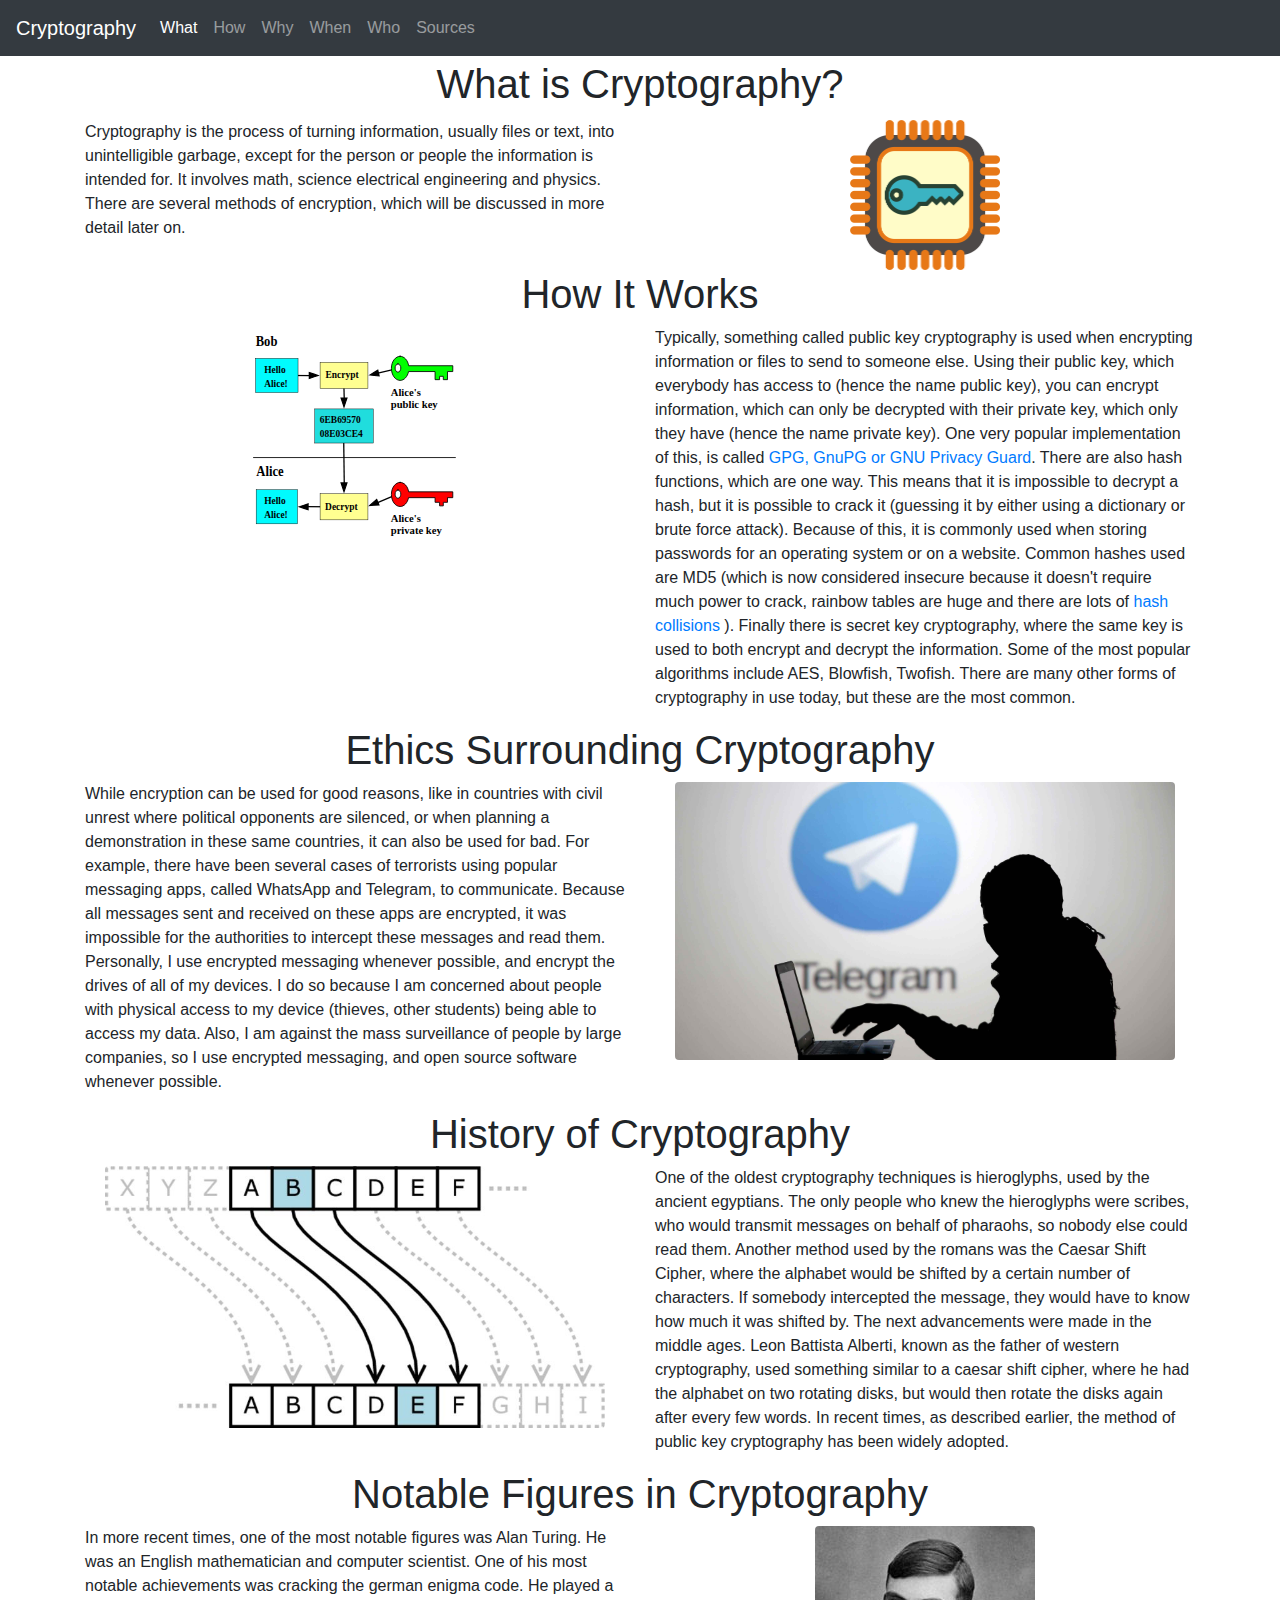
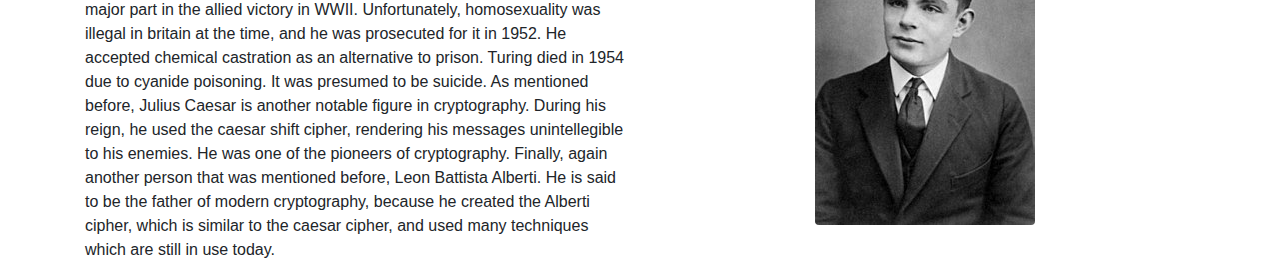
==== commit fab2eccc: "Done!" ====
--- a/index.html
+++ b/index.html
@@ -72,7 +72,7 @@
       <img src="img\Public_key_encryption.svg" class="img-fluid rounded center" alt="Responsive image" id="pub-key-enc">
     </div>
     <div class="col-sm-6">
-      <p>Typically, something called public key cryptography is used when encrypting information or files to send to someone else. Using their public key, which everybody has access to (hence the name public key), you can encrypt information, which can only be decrypted with their private key, which only they have (hence the name private key). One very popular implementation of this, is called <a href="https://www.gnupg.org/">GPG, GnuPG or GNU Privacy Guard</a>. There are also hash functions, which are one way. This means that it is impossible to decrypt a hash, but it is possible to crack it (guessing it by either using a dictionary or brute force attack). Because of this, it is commonly used when storing passwords for an operating system or on a website. Common hashes used are MD5 (which is now considered insecure because it doesn't require much power to crack, rainbow tables are huge and there are lots of <a href = "https://learncryptography.com/hash-functions/hash-collision-attack"> hash collisions </a>). Finally there is secret key cryptography, where the same key is used to both encrypt and decrypt the information.</p>
+      <p>Typically, something called public key cryptography is used when encrypting information or files to send to someone else. Using their public key, which everybody has access to (hence the name public key), you can encrypt information, which can only be decrypted with their private key, which only they have (hence the name private key). One very popular implementation of this, is called <a href="https://www.gnupg.org/">GPG, GnuPG or GNU Privacy Guard</a>. There are also hash functions, which are one way. This means that it is impossible to decrypt a hash, but it is possible to crack it (guessing it by either using a dictionary or brute force attack). Because of this, it is commonly used when storing passwords for an operating system or on a website. Common hashes used are MD5 (which is now considered insecure because it doesn't require much power to crack, rainbow tables are huge and there are lots of <a href = "https://learncryptography.com/hash-functions/hash-collision-attack"> hash collisions </a>). Finally there is secret key cryptography, where the same key is used to both encrypt and decrypt the information. Some of the most popular algorithms include AES, Blowfish, Twofish. There are many other forms of cryptography in use today, but these are the most common.</p>
     </div>
   </div>
 </div>
@@ -96,7 +96,7 @@
       <img src="img\caesar-shift.jpg" class="img-fluid rounded center" alt="Responsive image" id="caesar">
     </div>
     <div class="col-sm-6">
-      <p>One of the oldest cryptography techniques is hieroglyphs, used by the ancient egyptians. The only people who knew the hieroglyphs were scribes, who would transmit messages on behalf of pharaohs, so nobody else could read them. Another method used by the romans was the Caesar Shift Cipher, where the alphabet would be shifted by a certain number of characters. If somebody intercepted the message, they would have to know how much it was shifted by. The next advancements were made in the middle ages. Leon Battista Alberti, known as the father of western cryptography, used something similar to a caesar shift cipher, where he had the alphabet on two rotating disks, but would then rotate the disks again after every few words. In recent times, as described earlier, the method of private key cryptography has been widely adopted.</p>
+      <p>One of the oldest cryptography techniques is hieroglyphs, used by the ancient egyptians. The only people who knew the hieroglyphs were scribes, who would transmit messages on behalf of pharaohs, so nobody else could read them. Another method used by the romans was the Caesar Shift Cipher, where the alphabet would be shifted by a certain number of characters. If somebody intercepted the message, they would have to know how much it was shifted by. The next advancements were made in the middle ages. Leon Battista Alberti, known as the father of western cryptography, used something similar to a caesar shift cipher, where he had the alphabet on two rotating disks, but would then rotate the disks again after every few words. In recent times, as described earlier, the method of public key cryptography has been widely adopted.</p>
     </div>
   </div>
 </div>
